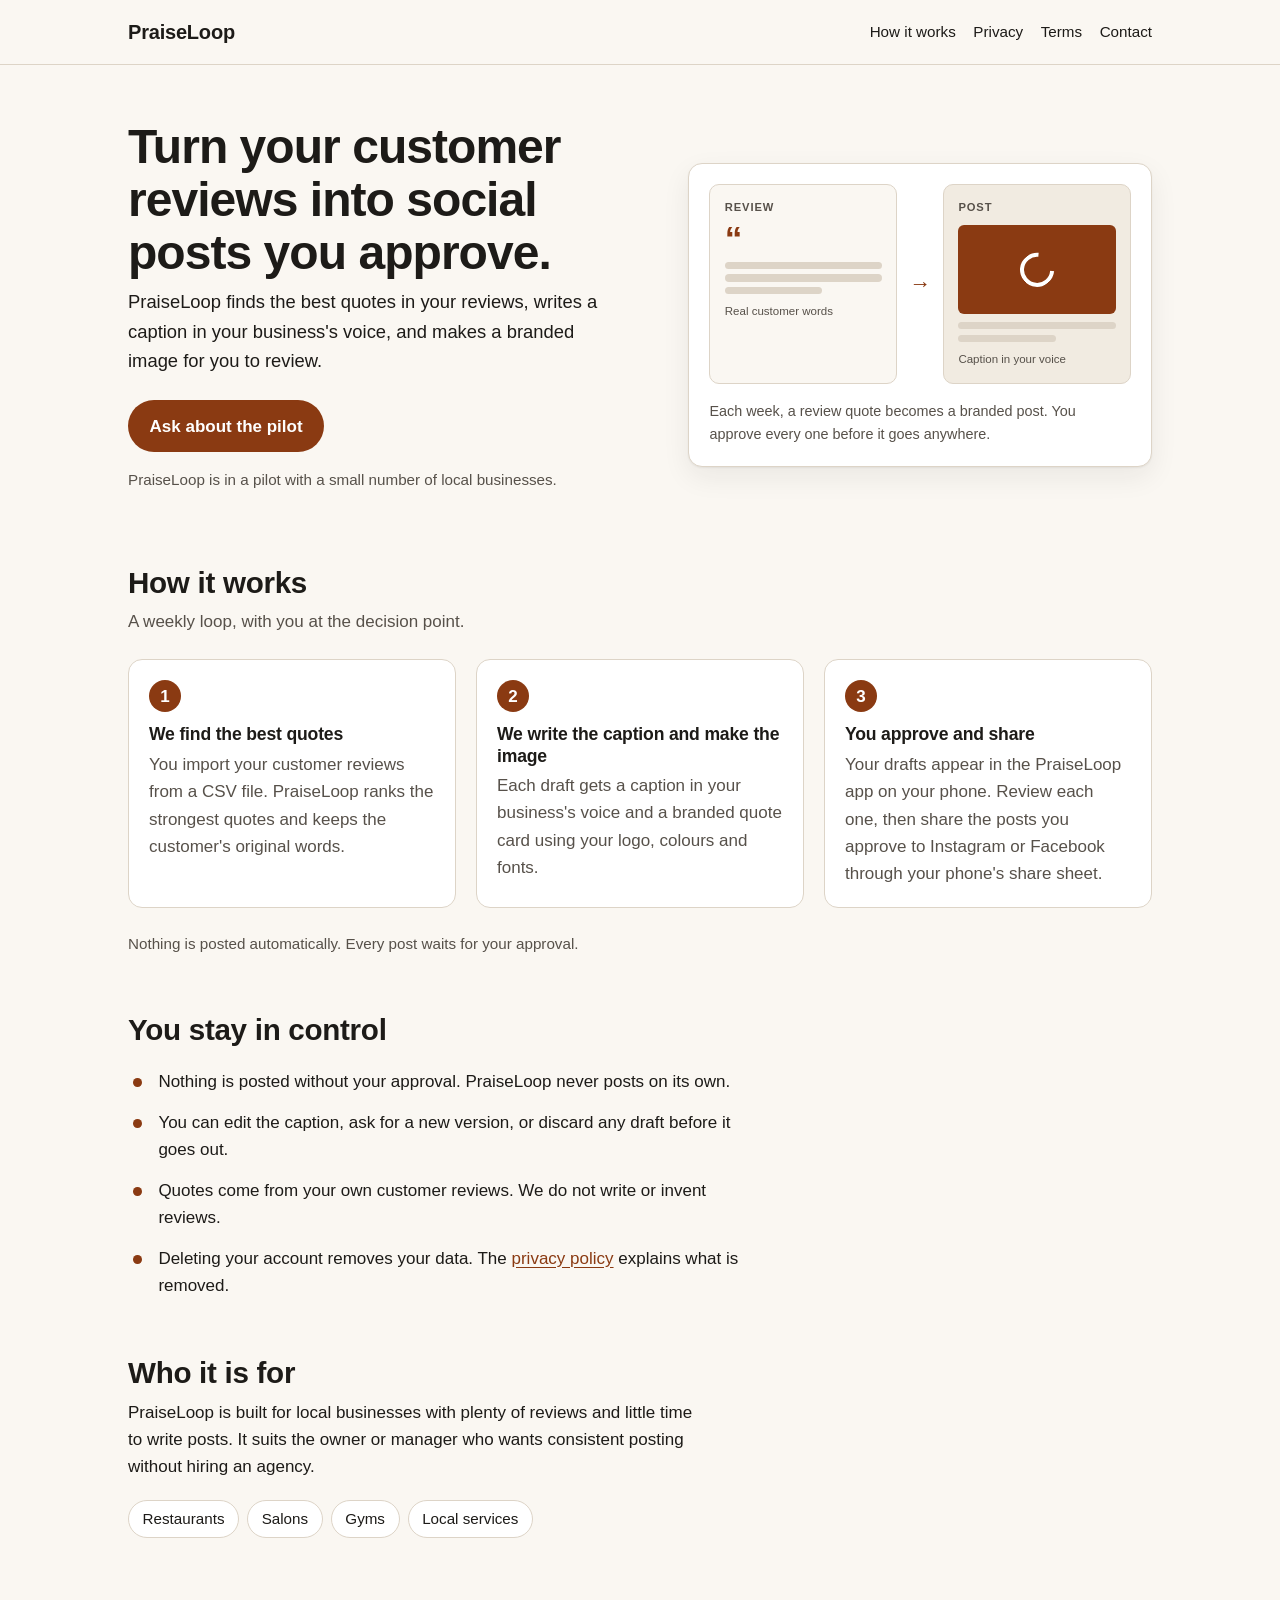
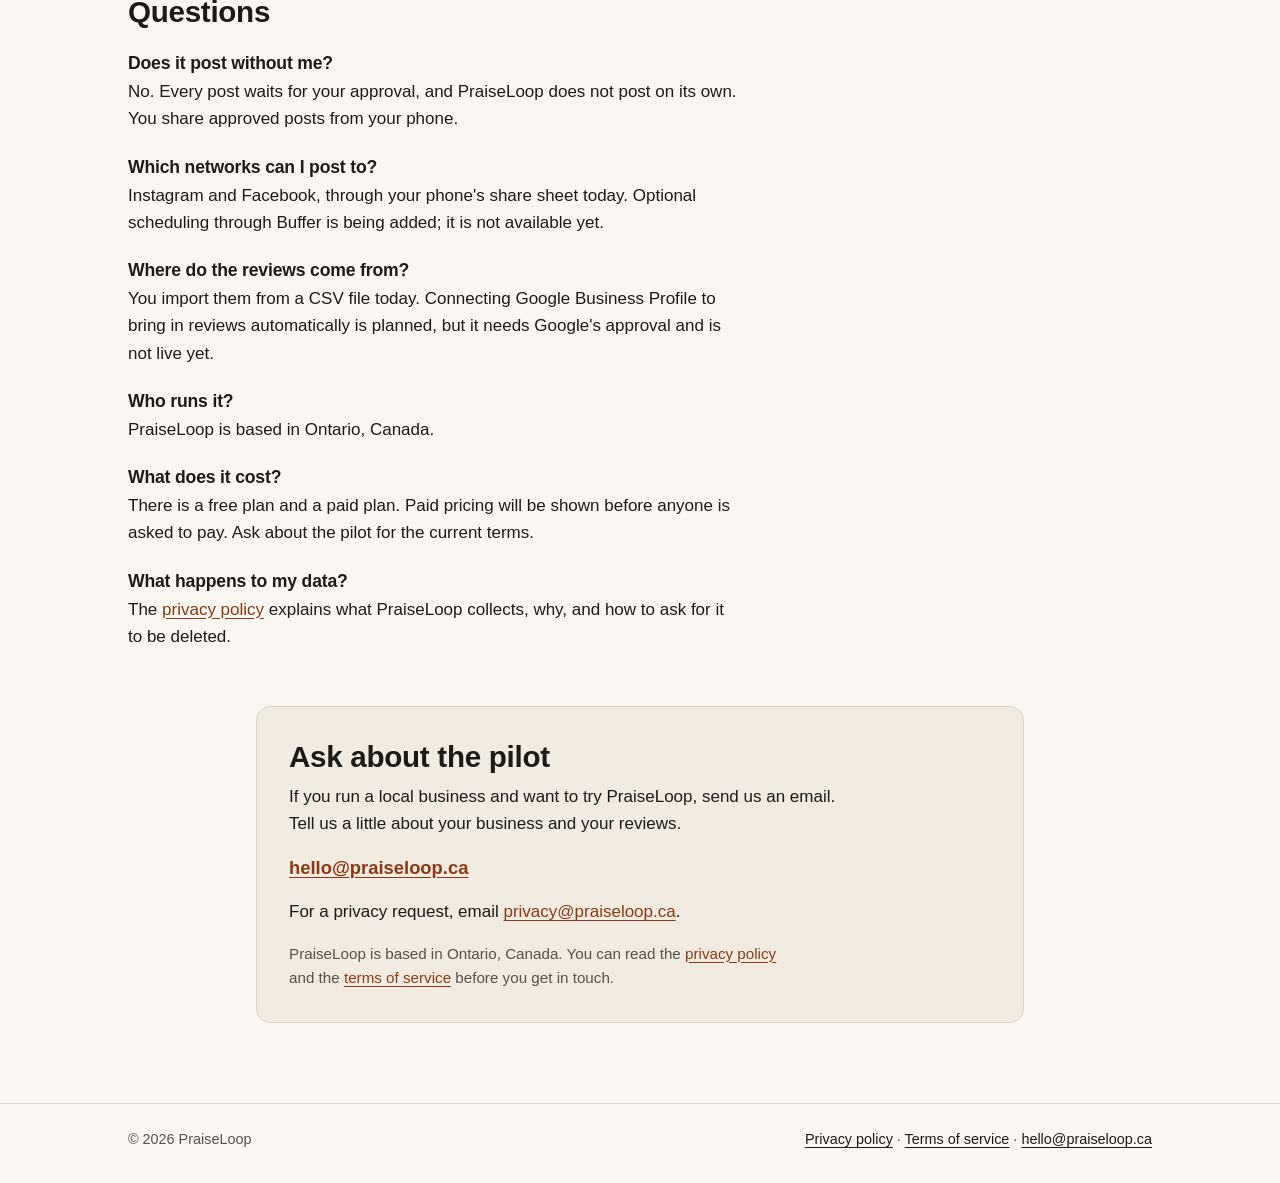
==== index.html @ ed6cd58f "feat: add the PraiseLoop website with a privacy policy and terms of service A static, script-free si" ====
<!doctype html>
<html lang="en-CA">
<head>
  <meta charset="utf-8">
  <meta name="viewport" content="width=device-width, initial-scale=1">
  <title>Turn reviews into posts you approve | PraiseLoop</title>
  <meta name="description" content="PraiseLoop turns a local business's real customer reviews into branded social posts that the owner reviews and approves on their phone.">
  <link rel="canonical" href="https://praiseloop.ca/">
  <link rel="icon" href="/assets/favicon.svg" type="image/svg+xml">
  <link rel="stylesheet" href="/styles.css">
</head>
<body>
  <a class="skip-link" href="#main">Skip to content</a>
  <header class="site-header">
    <div class="container">
      <a class="site-name" href="/">PraiseLoop</a>
      <nav class="site-nav" aria-label="Main">
        <a href="/#how-it-works">How it works</a>
        <a href="/privacy/">Privacy</a>
        <a href="/terms/">Terms</a>
        <a href="mailto:hello@praiseloop.ca">Contact</a>
      </nav>
    </div>
  </header>
  <main id="main" class="container">

    <section class="hero" aria-labelledby="hero-title">
      <div>
        <h1 id="hero-title">Turn your customer reviews into social posts you approve.</h1>
        <p class="lede">PraiseLoop finds the best quotes in your reviews, writes a caption in your business's voice, and makes a branded image for you to review.</p>
        <p class="cta-row"><a class="button" href="mailto:hello@praiseloop.ca?subject=PraiseLoop%20pilot">Ask about the pilot</a></p>
        <p class="note">PraiseLoop is in a pilot with a small number of local businesses.</p>
      </div>

      <figure class="flow">
        <div class="flow-pair" aria-hidden="true">
          <div class="flow-card flow-card--review">
            <p class="flow-label">Review</p>
            <p class="flow-quote">&ldquo;</p>
            <div class="flow-lines">
              <span></span>
              <span></span>
              <span class="short"></span>
            </div>
            <p class="flow-meta">Real customer words</p>
          </div>
          <div class="flow-arrow">&rarr;</div>
          <div class="flow-card flow-card--post">
            <p class="flow-label">Post</p>
            <div class="flow-image"><span class="flow-loop"></span></div>
            <div class="flow-lines">
              <span></span>
              <span class="short"></span>
            </div>
            <p class="flow-meta">Caption in your voice</p>
          </div>
        </div>
        <figcaption>Each week, a review quote becomes a branded post. You approve every one before it goes anywhere.</figcaption>
      </figure>
    </section>

    <section id="how-it-works" aria-labelledby="how-title">
      <h2 id="how-title">How it works</h2>
      <p class="section-lede">A weekly loop, with you at the decision point.</p>
      <ol class="steps">
        <li>
          <span class="step-number">1</span>
          <h3>We find the best quotes</h3>
          <p>You import your customer reviews from a CSV file. PraiseLoop ranks the strongest quotes and keeps the customer's original words.</p>
        </li>
        <li>
          <span class="step-number">2</span>
          <h3>We write the caption and make the image</h3>
          <p>Each draft gets a caption in your business's voice and a branded quote card using your logo, colours and fonts.</p>
        </li>
        <li>
          <span class="step-number">3</span>
          <h3>You approve and share</h3>
          <p>Your drafts appear in the PraiseLoop app on your phone. Review each one, then share the posts you approve to Instagram or Facebook through your phone's share sheet.</p>
        </li>
      </ol>
      <p class="note">Nothing is posted automatically. Every post waits for your approval.</p>
    </section>

    <section aria-labelledby="control-title">
      <h2 id="control-title">You stay in control</h2>
      <ul class="control-list">
        <li>Nothing is posted without your approval. PraiseLoop never posts on its own.</li>
        <li>You can edit the caption, ask for a new version, or discard any draft before it goes out.</li>
        <li>Quotes come from your own customer reviews. We do not write or invent reviews.</li>
        <li>Deleting your account removes your data. The <a href="/privacy/">privacy policy</a> explains what is removed.</li>
      </ul>
    </section>

    <section aria-labelledby="who-title">
      <h2 id="who-title">Who it is for</h2>
      <p>PraiseLoop is built for local businesses with plenty of reviews and little time to write posts. It suits the owner or manager who wants consistent posting without hiring an agency.</p>
      <ul class="audience">
        <li>Restaurants</li>
        <li>Salons</li>
        <li>Gyms</li>
        <li>Local services</li>
      </ul>
    </section>

    <section aria-labelledby="faq-title">
      <h2 id="faq-title">Questions</h2>
      <div class="faq">
        <div class="faq-item">
          <h3>Does it post without me?</h3>
          <p>No. Every post waits for your approval, and PraiseLoop does not post on its own. You share approved posts from your phone.</p>
        </div>
        <div class="faq-item">
          <h3>Which networks can I post to?</h3>
          <p>Instagram and Facebook, through your phone's share sheet today. Optional scheduling through Buffer is being added; it is not available yet.</p>
        </div>
        <div class="faq-item">
          <h3>Where do the reviews come from?</h3>
          <p>You import them from a CSV file today. Connecting Google Business Profile to bring in reviews automatically is planned, but it needs Google's approval and is not live yet.</p>
        </div>
        <div class="faq-item">
          <h3>Who runs it?</h3>
          <!-- TODO(owner): add the legal company name here, once confirmed. -->
          <p>PraiseLoop is based in Ontario, Canada.</p>
        </div>
        <div class="faq-item">
          <h3>What does it cost?</h3>
          <p>There is a free plan and a paid plan. Paid pricing will be shown before anyone is asked to pay. Ask about the pilot for the current terms.</p>
        </div>
        <div class="faq-item">
          <h3>What happens to my data?</h3>
          <p>The <a href="/privacy/">privacy policy</a> explains what PraiseLoop collects, why, and how to ask for it to be deleted.</p>
        </div>
      </div>
    </section>

    <section class="contact" aria-labelledby="contact-title">
      <h2 id="contact-title">Ask about the pilot</h2>
      <p>If you run a local business and want to try PraiseLoop, send us an email. Tell us a little about your business and your reviews.</p>
      <p><a class="email-link" href="mailto:hello@praiseloop.ca?subject=PraiseLoop%20pilot">hello@praiseloop.ca</a></p>
      <p>For a privacy request, email <a href="mailto:privacy@praiseloop.ca">privacy@praiseloop.ca</a>.</p>
      <p class="note">PraiseLoop is based in Ontario, Canada. You can read the <a href="/privacy/">privacy policy</a> and the <a href="/terms/">terms of service</a> before you get in touch.</p>
    </section>

  </main>
  <footer class="site-footer">
    <div class="container">
      <p>&copy; 2026 PraiseLoop</p>
      <p><a href="/privacy/">Privacy policy</a> · <a href="/terms/">Terms of service</a> · <a href="mailto:hello@praiseloop.ca">hello@praiseloop.ca</a></p>
    </div>
  </footer>
</body>
</html>
---- styles.css ----
/*
 * PraiseLoop public site
 * Mobile-first, no build step, no external assets.
 * Light and dark themes follow prefers-color-scheme.
 */

:root {
  color-scheme: light dark;

  --font: -apple-system, BlinkMacSystemFont, "Segoe UI", Roboto, "Helvetica Neue", Arial, sans-serif;
  --mono: ui-monospace, SFMono-Regular, Menlo, Consolas, "Liberation Mono", monospace;

  --bg: #faf7f2;
  --surface: #ffffff;
  --surface-alt: #f1ebe1;
  --text: #1d1b18;
  --muted: #57514a;
  --border: #ddd4c7;

  --accent: #8a3a12;
  --accent-strong: #6d2c0d;
  --on-accent: #ffffff;
  --focus: #1a5fb4;

  --shadow: 0 1px 2px rgba(29, 27, 24, 0.06), 0 10px 28px rgba(29, 27, 24, 0.07);
  --radius: 14px;
  --measure: 65ch;
}

@media (prefers-color-scheme: dark) {
  :root {
    --bg: #141210;
    --surface: #1d1a17;
    --surface-alt: #26221e;
    --text: #f3efe8;
    --muted: #c2b9ac;
    --border: #3a342d;

    --accent: #f2b48c;
    --accent-strong: #ffd2b5;
    --on-accent: #241007;
    --focus: #8fc4ff;

    --shadow: none;
  }
}

/* Base */

*,
*::before,
*::after {
  box-sizing: border-box;
}

html {
  -webkit-text-size-adjust: 100%;
}

body {
  margin: 0;
  background: var(--bg);
  color: var(--text);
  font-family: var(--font);
  font-size: 1.0625rem;
  line-height: 1.6;
  overflow-wrap: break-word;
}

img,
svg {
  display: block;
  max-width: 100%;
  height: auto;
}

h1,
h2,
h3,
h4 {
  margin: 0 0 0.5rem;
  line-height: 1.2;
  letter-spacing: -0.01em;
}

h1 {
  font-size: clamp(2rem, 1.45rem + 2.6vw, 3rem);
  line-height: 1.1;
  letter-spacing: -0.02em;
}

h2 {
  font-size: clamp(1.4rem, 1.2rem + 1vw, 1.85rem);
}

h3 {
  font-size: 1.1rem;
}

p {
  margin: 0 0 1rem;
}

a {
  color: var(--accent);
  text-underline-offset: 0.18em;
}

a:hover {
  color: var(--accent-strong);
}

:focus {
  outline: 3px solid var(--focus);
  outline-offset: 3px;
  border-radius: 3px;
}

:focus:not(:focus-visible) {
  outline: none;
}

/* Skip link */

.skip-link {
  position: absolute;
  top: -4rem;
  left: 0.75rem;
  z-index: 10;
  padding: 0.65rem 1rem;
  border: 2px solid var(--focus);
  border-radius: 8px;
  background: var(--surface);
  color: var(--text);
  font-weight: 600;
  text-decoration: none;
}

.skip-link:focus {
  top: 0.75rem;
}

/* Shared shell */

.container {
  width: 100%;
  max-width: 68rem;
  margin-inline: auto;
  padding-inline: 1.25rem;
}

main.container {
  padding-block: 2.5rem 4rem;
}

.site-header {
  border-bottom: 1px solid var(--border);
  background: var(--bg);
}

.site-header .container {
  display: flex;
  flex-wrap: wrap;
  align-items: center;
  justify-content: space-between;
  gap: 0.5rem 1.5rem;
  padding-block: 1rem;
}

.site-name {
  color: var(--text);
  font-size: 1.25rem;
  font-weight: 700;
  letter-spacing: -0.01em;
  text-decoration: none;
}

.site-name:hover {
  color: var(--accent);
}

.site-nav {
  display: flex;
  flex-wrap: wrap;
  gap: 0.35rem 1.1rem;
  font-size: 0.95rem;
}

.site-nav a {
  padding-block: 0.2rem;
  color: var(--text);
  text-decoration: none;
}

.site-nav a:hover {
  color: var(--accent);
  text-decoration: underline;
  text-underline-offset: 0.25em;
}

.site-footer {
  border-top: 1px solid var(--border);
  color: var(--muted);
  font-size: 0.9rem;
}

.site-footer .container {
  display: flex;
  flex-wrap: wrap;
  justify-content: space-between;
  gap: 0.25rem 1.5rem;
  padding-block: 1.5rem 2rem;
}

.site-footer p {
  margin: 0;
}

.site-footer a {
  color: var(--text);
}

/* Page rhythm */

main > section + section {
  margin-top: 3.5rem;
}

.section-lede {
  max-width: 60ch;
  margin-bottom: 1.5rem;
  color: var(--muted);
}

main > section > p {
  max-width: 60ch;
}

.note {
  color: var(--muted);
  font-size: 0.95rem;
}

/* Hero */

.hero {
  display: grid;
  gap: 2.5rem;
  align-items: center;
}

.hero h1 {
  max-width: 19ch;
}

.lede {
  max-width: 46ch;
  font-size: 1.15rem;
}

.cta-row {
  display: flex;
  flex-wrap: wrap;
  align-items: center;
  gap: 0.75rem 1.25rem;
  margin: 1.5rem 0 1rem;
}

.button {
  display: inline-block;
  padding: 0.8rem 1.35rem;
  border-radius: 999px;
  background: var(--accent);
  color: var(--on-accent);
  font-weight: 650;
  text-decoration: none;
}

.button:hover {
  background: var(--accent-strong);
  color: var(--on-accent);
}

@media (min-width: 860px) {
  .hero {
    grid-template-columns: minmax(0, 1.05fr) minmax(0, 0.95fr);
    gap: 3rem;
  }
}

/* Review-to-post illustration */

.flow {
  margin: 0;
  padding: 1.25rem;
  border: 1px solid var(--border);
  border-radius: var(--radius);
  background: var(--surface);
  box-shadow: var(--shadow);
}

.flow-pair {
  display: flex;
  flex-direction: column;
  align-items: stretch;
  gap: 0.75rem;
}

.flow-card {
  display: flex;
  flex: 1 1 8rem;
  flex-direction: column;
  gap: 0.5rem;
  min-width: 0;
  padding: 0.9rem;
  border: 1px solid var(--border);
  border-radius: 10px;
  background: var(--bg);
}

.flow-card--post {
  background: var(--surface-alt);
}

.flow-label {
  margin: 0;
  color: var(--muted);
  font-size: 0.7rem;
  font-weight: 700;
  letter-spacing: 0.08em;
  text-transform: uppercase;
}

.flow-quote {
  margin: 0;
  color: var(--accent);
  font-size: 2.2rem;
  font-weight: 700;
  line-height: 0.8;
}

.flow-lines {
  display: flex;
  flex-direction: column;
  gap: 0.35rem;
}

.flow-lines span {
  display: block;
  height: 0.45rem;
  border-radius: 999px;
  background: var(--border);
}

.flow-lines .short {
  width: 62%;
}

.flow-image {
  display: flex;
  align-items: center;
  justify-content: center;
  width: 100%;
  aspect-ratio: 16 / 9;
  border-radius: 6px;
  background: var(--accent);
}

.flow-loop {
  width: 2.1rem;
  height: 2.1rem;
  border: 0.3rem solid var(--on-accent);
  border-right-color: transparent;
  border-radius: 50%;
  transform: rotate(-40deg);
}

.flow-meta {
  margin: 0;
  color: var(--muted);
  font-size: 0.72rem;
}

.flow-arrow {
  align-self: center;
  color: var(--accent);
  font-size: 1.35rem;
  line-height: 1;
  transform: rotate(90deg);
}

.flow figcaption {
  margin-top: 1rem;
  color: var(--muted);
  font-size: 0.9rem;
}

@media (min-width: 480px) {
  .flow-pair {
    flex-direction: row;
    align-items: stretch;
  }

  .flow-arrow {
    transform: none;
  }
}

/* Steps */

.steps {
  display: grid;
  gap: 1rem;
  margin: 0 0 1.5rem;
  padding: 0;
  list-style: none;
}

.steps li {
  padding: 1.25rem;
  border: 1px solid var(--border);
  border-radius: var(--radius);
  background: var(--surface);
}

.steps h3 {
  margin-bottom: 0.35rem;
}

.steps p {
  margin: 0;
  color: var(--muted);
}

.step-number {
  display: inline-flex;
  align-items: center;
  justify-content: center;
  width: 2rem;
  height: 2rem;
  margin-bottom: 0.75rem;
  border-radius: 50%;
  background: var(--accent);
  color: var(--on-accent);
  font-weight: 700;
}

@media (min-width: 760px) {
  .steps {
    grid-template-columns: repeat(3, minmax(0, 1fr));
    gap: 1.25rem;
  }
}

/* Control list */

.control-list {
  display: grid;
  gap: 0.85rem;
  max-width: var(--measure);
  margin: 1.25rem 0 0;
  padding: 0;
  list-style: none;
}

.control-list li {
  position: relative;
  padding-left: 1.9rem;
}

.control-list li::before {
  content: "";
  position: absolute;
  top: 0.6em;
  left: 0.3rem;
  width: 0.55rem;
  height: 0.55rem;
  border-radius: 50%;
  background: var(--accent);
}

/* Audience chips */

.audience {
  display: flex;
  flex-wrap: wrap;
  gap: 0.5rem;
  margin: 1.25rem 0 0;
  padding: 0;
  list-style: none;
}

.audience li {
  padding: 0.35rem 0.85rem;
  border: 1px solid var(--border);
  border-radius: 999px;
  background: var(--surface);
  font-size: 0.95rem;
}

/* FAQ */

.faq {
  display: grid;
  gap: 1.5rem;
  max-width: var(--measure);
  margin-top: 1.5rem;
}

.faq-item h3 {
  margin-bottom: 0.25rem;
}

.faq-item p {
  margin: 0;
}

.faq-item a {
  color: var(--accent);
}

/* Contact */

.contact {
  max-width: 48rem;
  margin-inline: auto;
  padding: 1.5rem;
  border: 1px solid var(--border);
  border-radius: var(--radius);
  background: var(--surface-alt);
}

.contact h2 {
  margin-bottom: 0.5rem;
}

.contact p:last-child {
  margin-bottom: 0;
}

.email-link {
  font-size: 1.15rem;
  font-weight: 600;
}

/* Long-form pages (privacy, terms) */

.prose {
  max-width: var(--measure);
  margin-inline: auto;
}

.prose h1 {
  margin-bottom: 1rem;
}

.prose h2 {
  margin-top: 2.25rem;
  margin-bottom: 0.75rem;
}

.prose h3 {
  margin-top: 1.75rem;
  margin-bottom: 0.5rem;
}

.prose h4 {
  margin-top: 1.5rem;
  margin-bottom: 0.5rem;
}

.prose p,
.prose ul,
.prose ol,
.prose dl,
.prose table,
.prose pre,
.prose blockquote {
  margin: 0 0 1rem;
}

.prose ul,
.prose ol {
  padding-left: 1.4rem;
}

.prose li + li {
  margin-top: 0.35rem;
}

.prose a {
  color: var(--accent);
  text-decoration: underline;
}

.prose a:hover {
  color: var(--accent-strong);
}

.prose strong {
  font-weight: 700;
}

.prose hr {
  margin: 2rem 0;
  border: 0;
  border-top: 1px solid var(--border);
}

.prose blockquote {
  margin-inline: 0;
  padding-left: 1rem;
  border-left: 4px solid var(--border);
  color: var(--muted);
}

.prose code {
  padding: 0.1em 0.35em;
  border-radius: 4px;
  background: var(--surface-alt);
  font-family: var(--mono);
  font-size: 0.92em;
}

.prose pre {
  overflow-x: auto;
  padding: 1rem;
  border-radius: 8px;
  background: var(--surface-alt);
}

.prose pre code {
  padding: 0;
  background: none;
}

.prose table {
  width: 100%;
  border-collapse: collapse;
  font-size: 0.95rem;
}

.prose caption {
  padding-bottom: 0.5rem;
  color: var(--muted);
  text-align: left;
}

.prose th,
.prose td {
  padding: 0.5rem 0.6rem;
  border: 1px solid var(--border);
  text-align: left;
  vertical-align: top;
  overflow-wrap: anywhere;
}

.prose th {
  background: var(--surface-alt);
  font-weight: 700;
}

.prose dt {
  font-weight: 700;
}

.prose dd {
  margin: 0 0 0.75rem;
}

/* Wider screens */

@media (min-width: 640px) {
  .container {
    padding-inline: 2rem;
  }

  main.container {
    padding-block: 3.5rem 5rem;
  }

  .contact {
    padding: 2rem;
  }
}
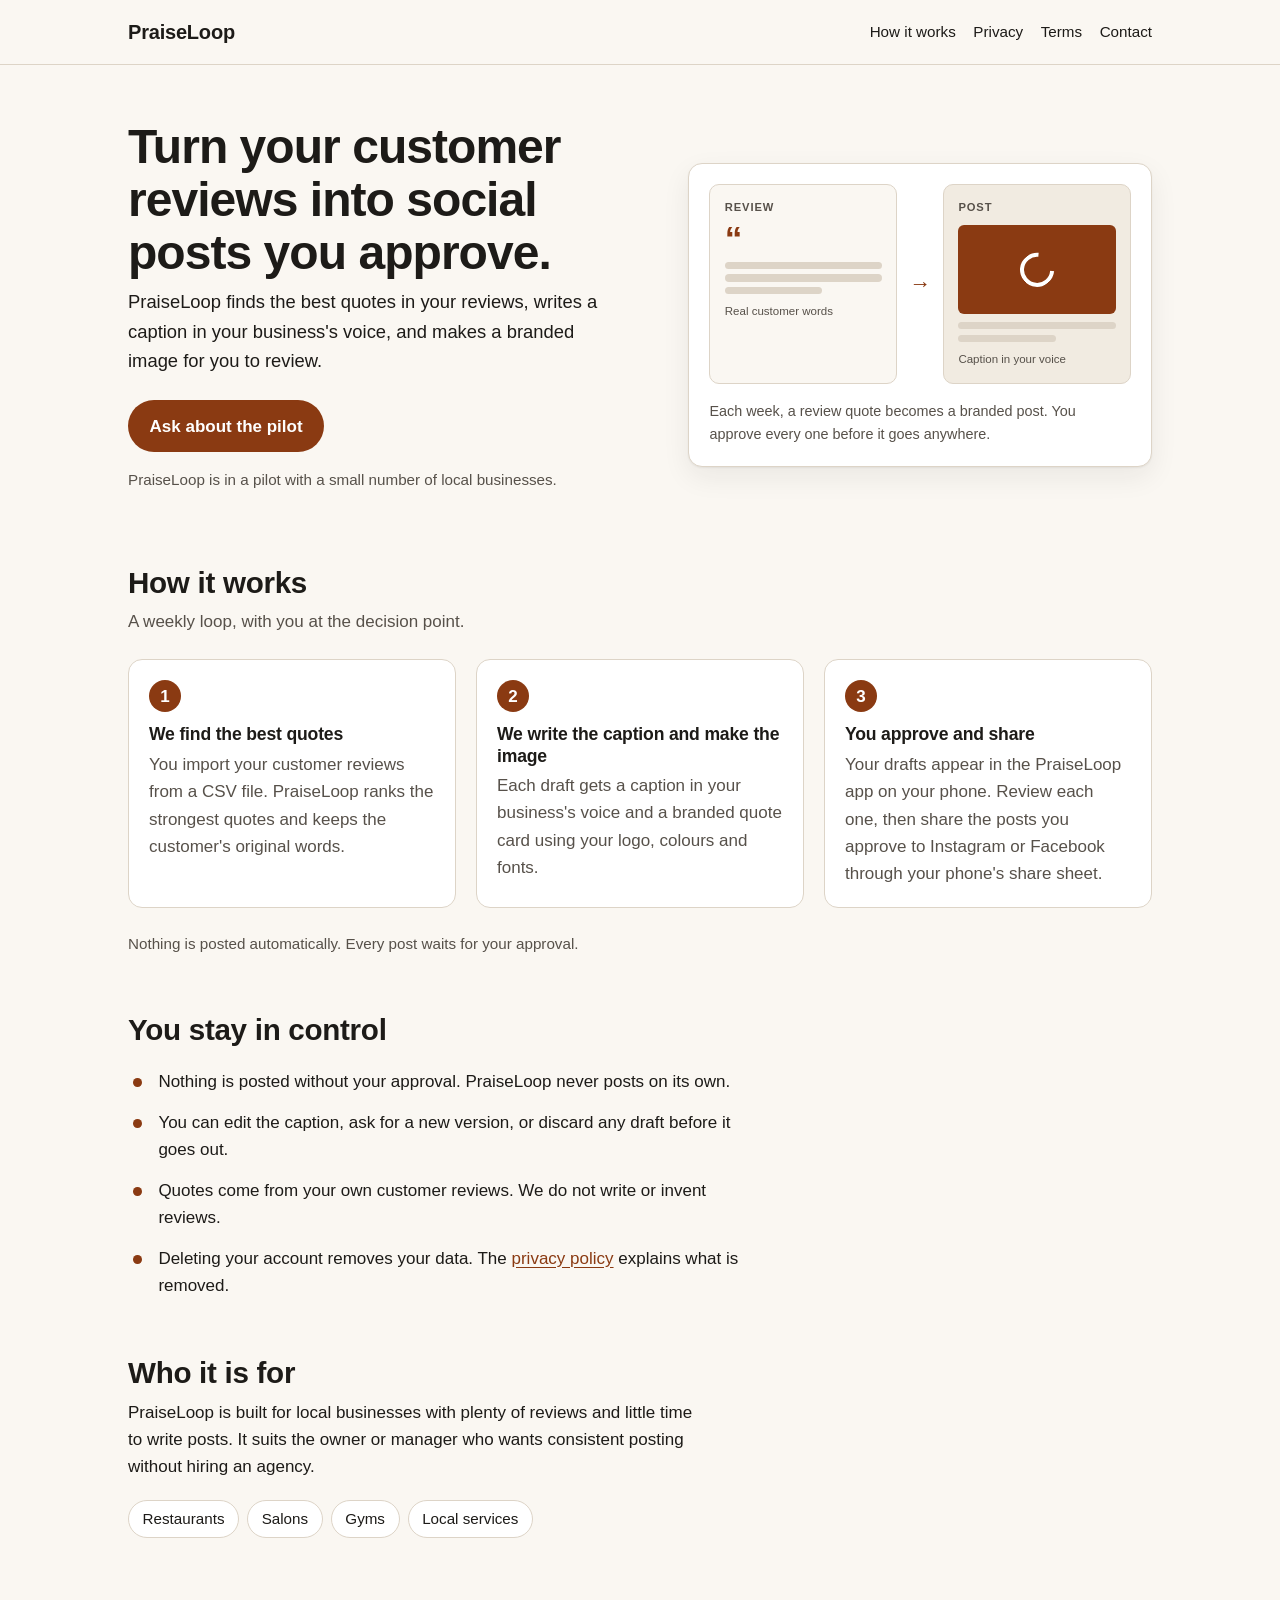
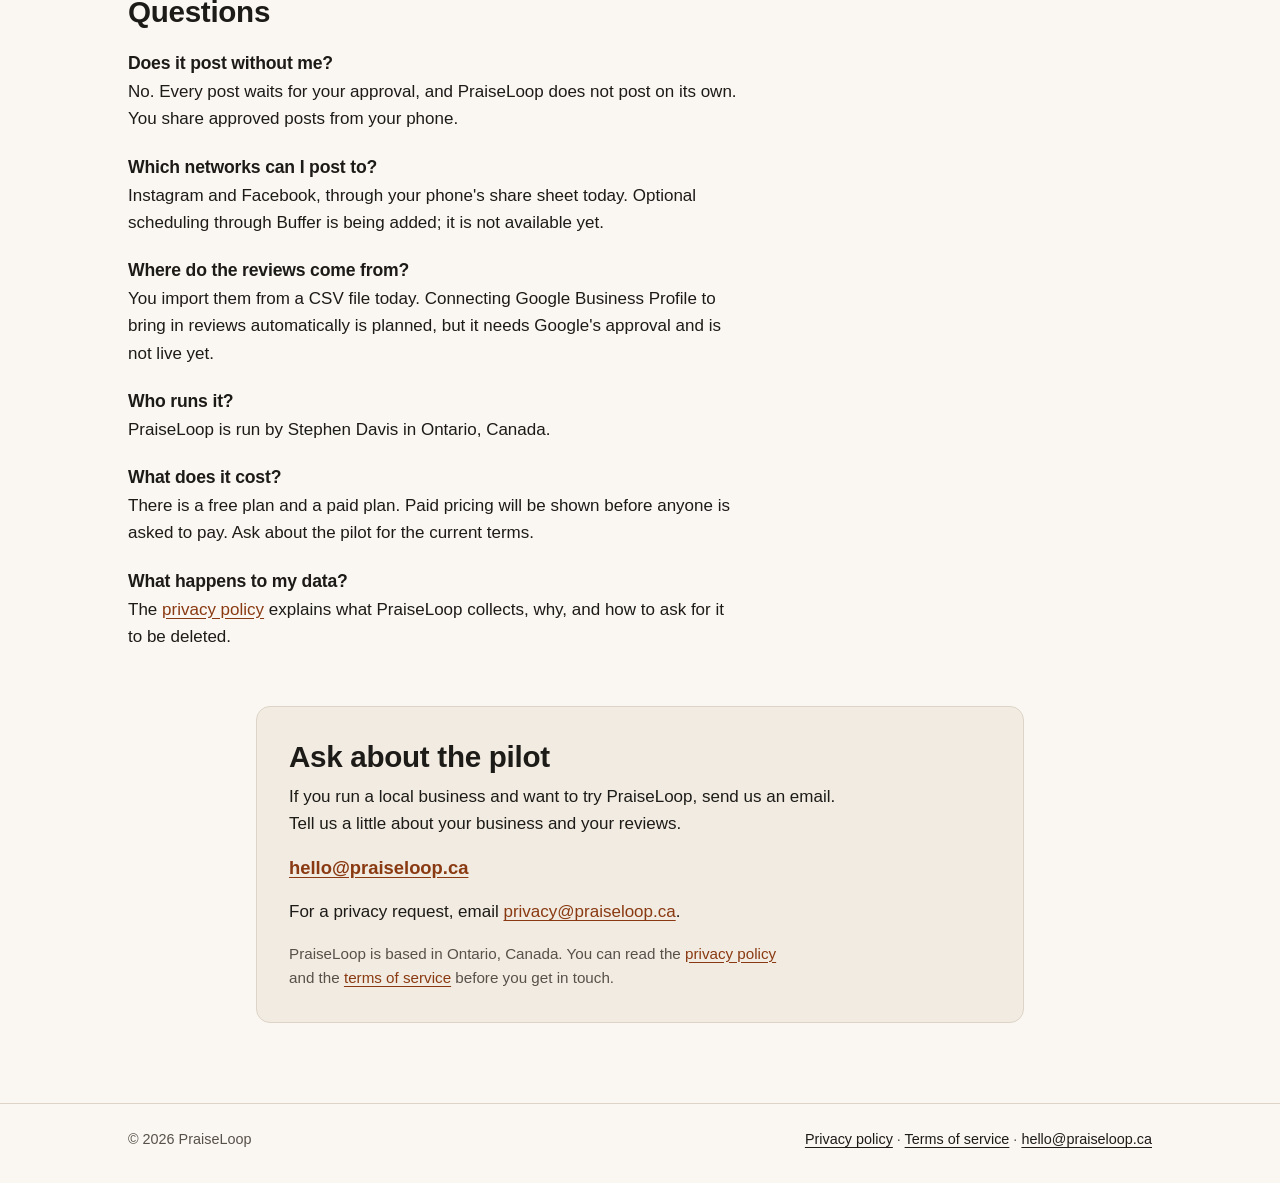
==== commit b4b36ab2: "docs: name the operator, say there are no backups yet, and settle how changes are announced The oper" ====
--- a/index.html
+++ b/index.html
@@ -120,8 +120,7 @@
         </div>
         <div class="faq-item">
           <h3>Who runs it?</h3>
-          <!-- TODO(owner): add the legal company name here, once confirmed. -->
-          <p>PraiseLoop is based in Ontario, Canada.</p>
+          <p>PraiseLoop is run by Stephen Davis in Ontario, Canada.</p>
         </div>
         <div class="faq-item">
           <h3>What does it cost?</h3>
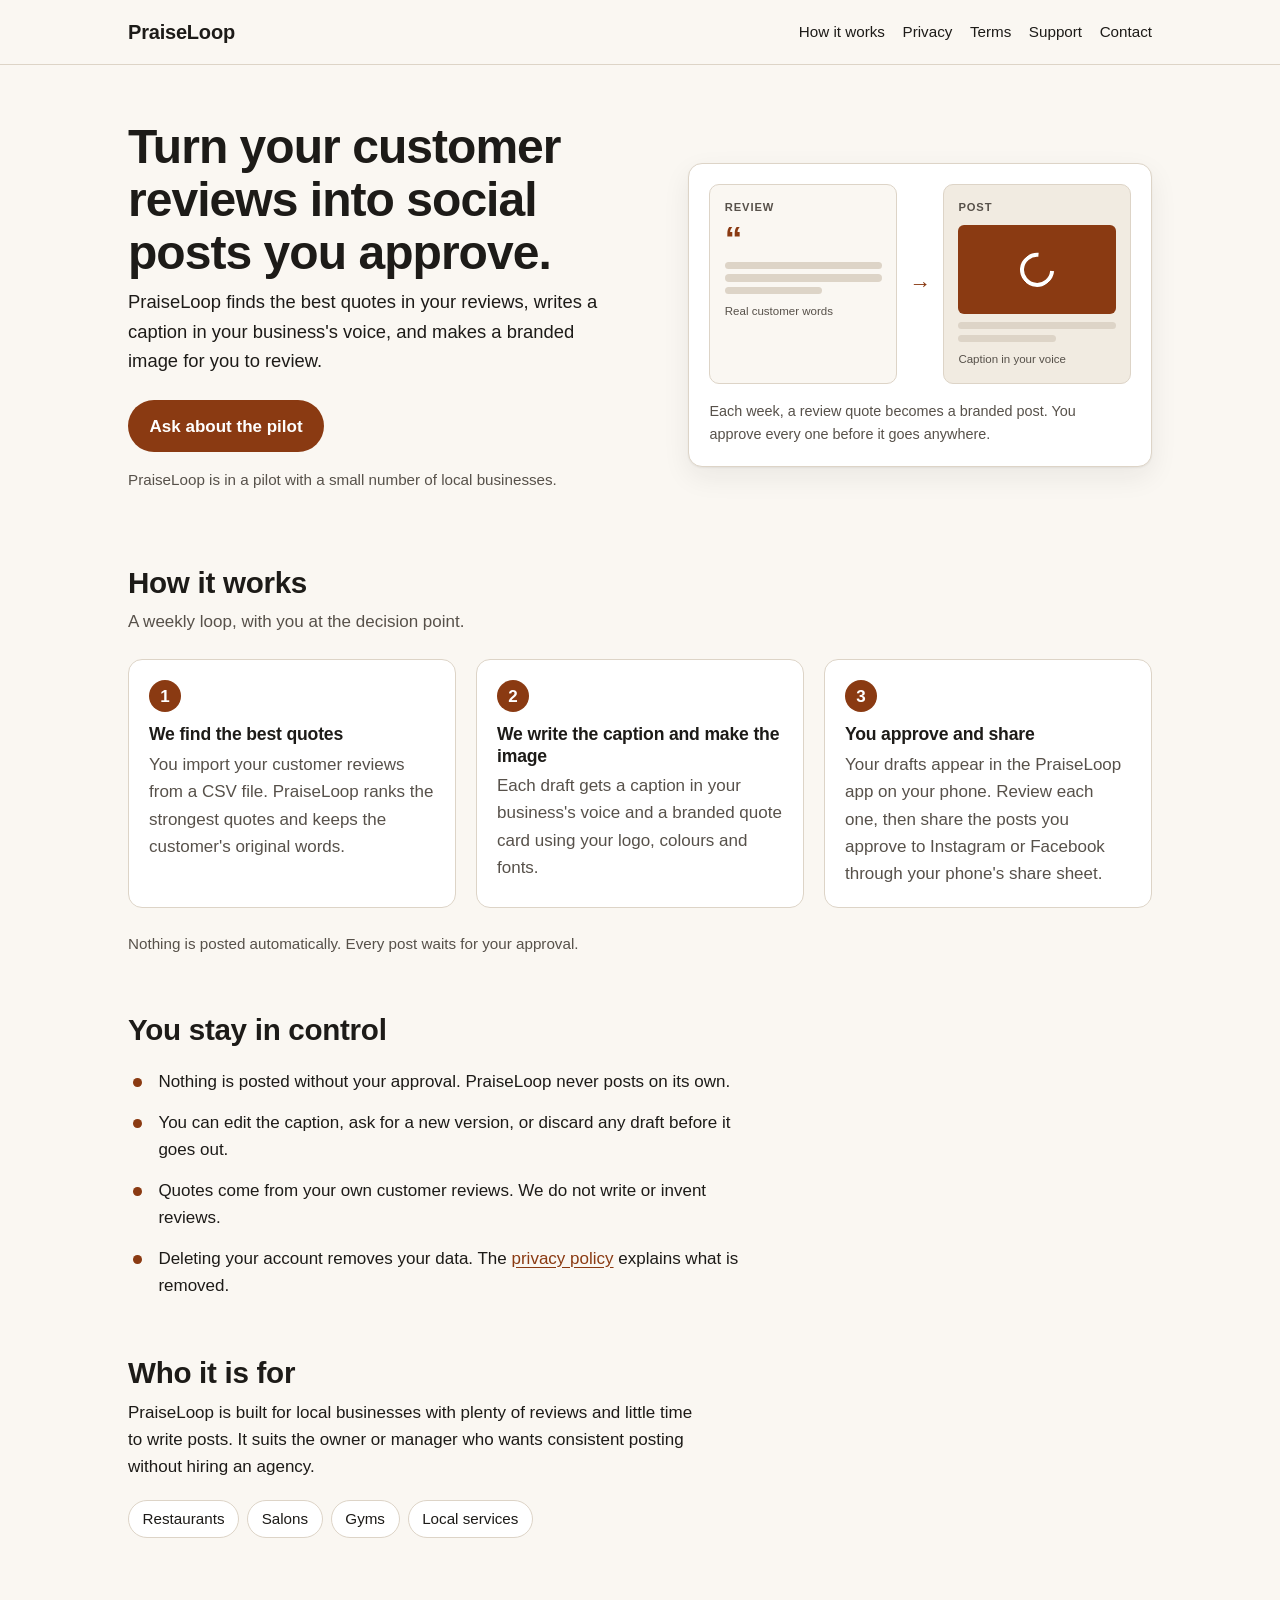
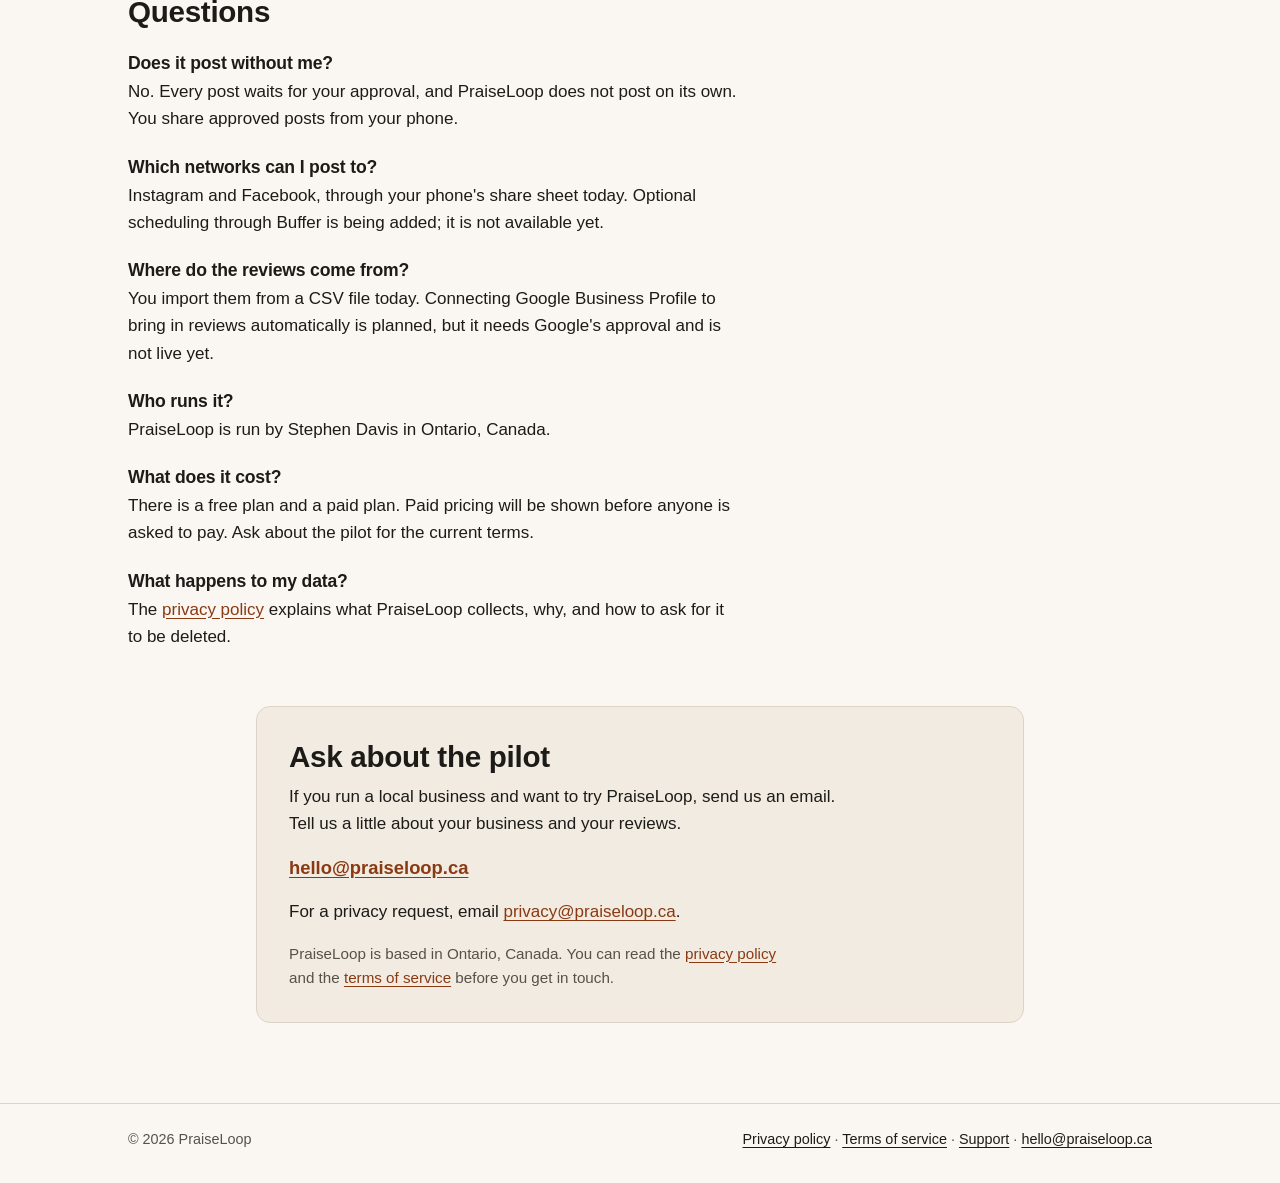
==== commit 91e231de: "feat: add a support page and link it from the site Adds /support/ with how to reach support, what to" ====
--- a/index.html
+++ b/index.html
@@ -18,6 +18,7 @@
         <a href="/#how-it-works">How it works</a>
         <a href="/privacy/">Privacy</a>
         <a href="/terms/">Terms</a>
+        <a href="/support/">Support</a>
         <a href="mailto:hello@praiseloop.ca">Contact</a>
       </nav>
     </div>
@@ -145,7 +146,7 @@
   <footer class="site-footer">
     <div class="container">
       <p>&copy; 2026 PraiseLoop</p>
-      <p><a href="/privacy/">Privacy policy</a> · <a href="/terms/">Terms of service</a> · <a href="mailto:hello@praiseloop.ca">hello@praiseloop.ca</a></p>
+      <p><a href="/privacy/">Privacy policy</a> · <a href="/terms/">Terms of service</a> · <a href="/support/">Support</a> · <a href="mailto:hello@praiseloop.ca">hello@praiseloop.ca</a></p>
     </div>
   </footer>
 </body>
